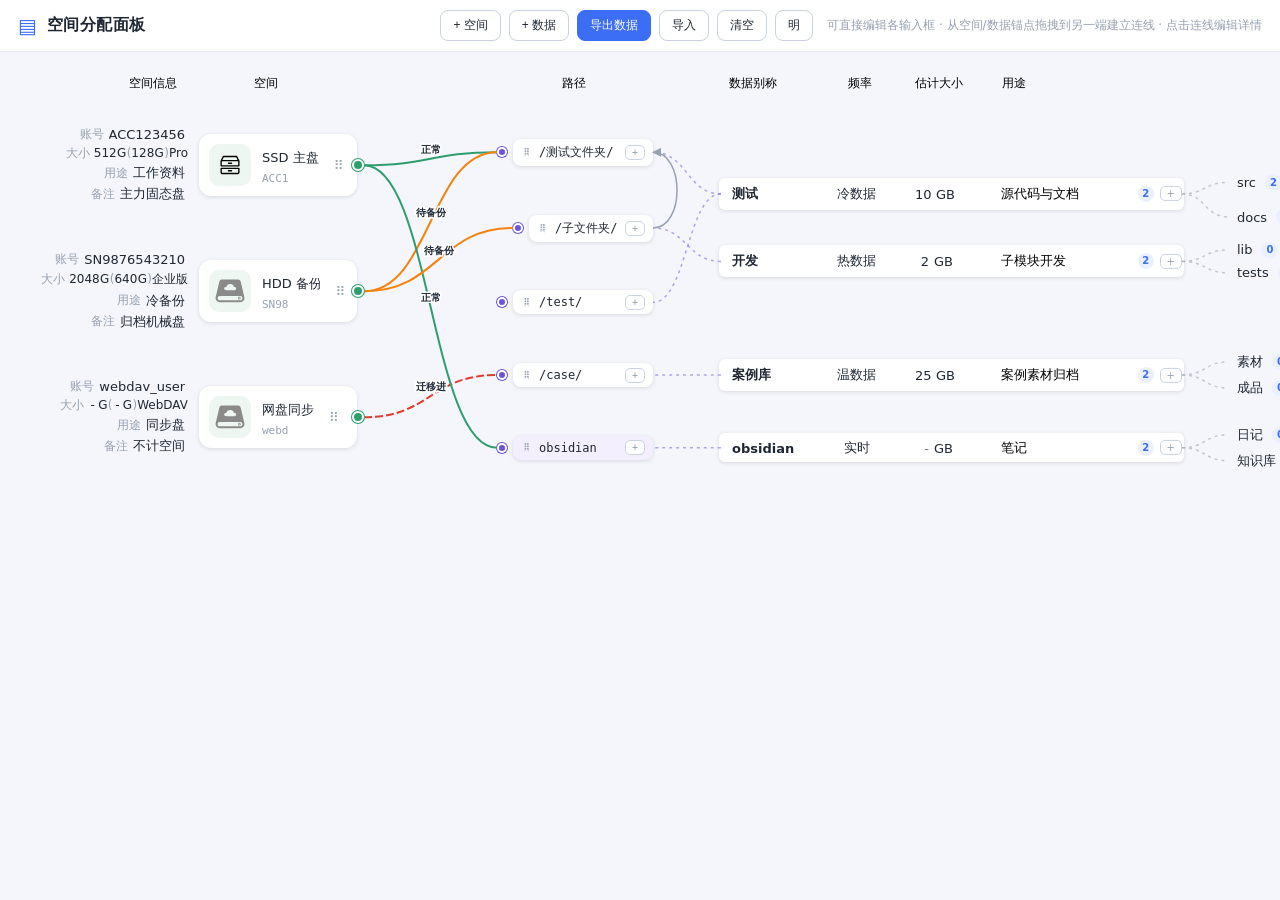
==== index.html @ 102aed98 "fix(style): 修复textarea自适应宽度的错误;" ====
<!DOCTYPE html>
<html lang="zh-CN">
<head>
  <meta charset="UTF-8" />
  <meta name="viewport" content="width=device-width, initial-scale=1.0" />
  <title>空间分配面板</title>
  <link rel="stylesheet" href="css/base.css?v=121" />
  <link rel="stylesheet" href="css/layout.css?v=119" />
  <link rel="stylesheet" href="css/space.css?v=119" />
  <link rel="stylesheet" href="css/lanes.css?v=127" />
  <link rel="stylesheet" href="css/data.css?v=121" />
  <link rel="stylesheet" href="css/connections.css?v=119" />
  <link rel="stylesheet" href="css/overlays.css?v=120" />
</head>
<body>
  <header class="topbar">
    <div class="title">
      <span class="logo">▤</span>
      <h1>空间分配面板</h1>
    </div>
    <div class="toolbar">
      <button id="btn-add-space" class="btn">+ 空间</button>
      <button id="btn-add-data" class="btn">+ 数据</button>
      <button id="btn-export" class="btn btn-primary">导出数据</button>
      <button id="btn-import" class="btn">导入</button>
      <button id="btn-clear" class="btn">清空</button>
      <input type="file" id="file-import" accept="application/json" hidden />
      <button id="btn-theme" class="btn" title="切换明/暗主题">明</button>
      <span class="hint">可直接编辑各输入框 · 从空间/数据锚点拖拽到另一端建立连线 · 点击连线编辑详情</span>
    </div>
  </header>

  <main class="panel-scroll">
    <div class="panel" id="panel">
    <svg class="link-layer" id="link-layer" xmlns="http://www.w3.org/2000/svg"></svg>

    <section class="group group-left">
      <div class="group-body" id="left-body"></div>
    </section>

    <section class="group group-right">
      <div class="group-body" id="right-body"></div>
    </section>
  </div>
  </main>

  <script src="js/state.js?v=120"></script>
  <script src="js/utils.js?v=125"></script>
  <script src="js/render.js?v=137"></script>
  <script src="js/connections.js?v=123"></script>
  <script src="js/data-ops.js?v=126"></script>
  <script src="js/events.js?v=139"></script>
  <script src="js/main.js?v=120"></script>
</body>
</html>
---- css/base.css ----
:root {
  --bg: #f4f6fb;
  --panel-bg: #ffffff;
  --ink: #1f2733;
  --ink-soft: #5b6675;
  --ink-faint: #97a1b0;
  --line: #e3e8f0;
  --line-strong: #c9d2e0;
  --brand: #3b6ef5;
  --brand-soft: #eaf0ff;
  --space: #2f9e6f;
  --data: #6b54d6;
  --normal: #2f9e6f;
  --pending: #f5820a;
  --move-out: #9aa4b2;
  --move-in: #e23b2e;
  --shadow: 0 2px 10px rgba(28, 40, 70, .08);
  --shadow-lg: 0 8px 30px rgba(28, 40, 70, .18);
  --radius: 12px;
}

* { box-sizing: border-box; }

html, body {
  margin: 0;
  height: 100%;
  background: var(--bg);
  color: var(--ink);
  font-family: "Segoe UI", "PingFang SC", "Microsoft YaHei", system-ui, sans-serif;
  font-size: 13px;
}
body { display: flex; flex-direction: column; }

/* ---------- 顶栏 ---------- */
.topbar {
  display: flex;
  align-items: center;
  justify-content: space-between;
  padding: 10px 18px;
  background: var(--panel-bg);
  border-bottom: 1px solid var(--line);
  flex-wrap: wrap;
  gap: 8px;
}
.title { display: flex; align-items: center; gap: 10px; }
.title .logo { color: var(--brand); font-size: 20px; }
.title h1 { font-size: 16px; margin: 0; letter-spacing: .5px; }
.toolbar { display: flex; align-items: center; gap: 8px; flex-wrap: wrap; }
.hint { color: var(--ink-faint); font-size: 12px; margin-left: 6px; }

.btn {
  border: 1px solid var(--line-strong);
  background: #fff;
  color: var(--ink);
  padding: 6px 12px;
  border-radius: 8px;
  cursor: pointer;
  font-size: 12px;
  transition: .15s;
}
.btn:hover { border-color: var(--brand); color: var(--brand); }
.btn-primary { background: var(--brand); border-color: var(--brand); color: #fff; }
.btn-primary:hover { background: #2f5fe0; color: #fff; }
.btn-danger { color: var(--move-out); border-color: #fb4838; }
.btn-danger:hover { background: var(--move-out); color: #fff; border-color: var(--move-out); }

/* ============================================================
 * 暗色主题（在 <html> 上加 .dark：变量需挂在 html 上，
 * 否则 html 自身背景仍走浅色变量）
 * ============================================================ */
html.dark {
  --bg: #15181e;
  --panel-bg: #1d212a;
  --ink: #e6e9ef;
  --ink-soft: #aab2c0;
  --ink-faint: #707888;
  --line: #2a2f3a;
  --line-strong: #3a4150;
  --brand: #6ea0ff;
  --brand-soft: #1c2a47;
  --shadow: 0 2px 10px rgba(0, 0, 0, .45);
  --shadow-lg: 0 8px 30px rgba(0, 0, 0, .6);
}

/* 主要表面：按钮 / 卡片 / 面板 */
html.dark .btn:not(.btn-primary):not(.btn-danger) { background: #232833; }
html.dark .rec-frame { background: #20242d; }
html.dark .path-node { background: #20242d; }
html.dark .path-node.is-app,
html.dark .path-node.is-leaf { background: #2c2742; }
html.dark .path-node:hover { background: #262b36; }
html.dark .path-node .path-input:focus,
html.dark .path-node.is-leaf .path-input:focus { background: #2a2f3a; border-color: var(--brand); }
html.dark .alias-node .inline-edit:focus { background: #2a2f3a; }
html.dark .space-node { background: #20242d; }
html.dark .space-node:hover { background: #20242d; }
html.dark .space-icon { background: #2a2f3a; }

/* 数据单元格 / 增删小按钮 */
html.dark .data-cell:hover { background: #242a34; }
html.dark .data-del { background: #2a2f3a; }
html.dark .path-add-sib,
html.dark .rec-add-sib,
html.dark .path-app-btn { background: #2a2f3a; color: var(--ink-soft); }
html.dark .path-add-sib:hover,
html.dark .rec-add-sib:hover { background: var(--brand-soft); color: var(--brand); }
html.dark .path-add-sub:hover,
html.dark .path-add:hover { background: #2c3340; }
html.dark .reorder-ghost { background: #2a2f3a; }

/* 浮层：右键菜单 / 图标菜单 / 下拉 / 连线编辑 */
html.dark .ctx-menu { background: #232833; }
html.dark .ctx-item:hover { background: #2c3340; }
html.dark .ctx-item.active { background: #1c2a47; }
html.dark .ctx-item.danger:hover,
html.dark .ctx-item.armed { background: #3a2326; }
html.dark .icon-cell:hover { background: #2c3340; }
html.dark .icon-cell.active { background: #1c2a47; }
html.dark .icon-add:hover { background: #1c2a47; }
html.dark .dd { background: #232833; }
html.dark .conn-editor { background: #232833; }
html.dark .conn-editor .ce-row select,
html.dark .conn-editor .ce-row input { background: #2a2f3a; }

/* 写死的黑色列头文字 → 暗色 */
html.dark .col-head-cell { color: var(--ink-soft); }

/* 白色描边 / 连线标签在暗色下改为暗色 */
html.dark .data-anchor { border-color: var(--panel-bg); }
html.dark .space-anchor { border-color: var(--panel-bg); }
html.dark .link-label { fill: var(--ink); stroke: var(--bg); }

/* 列头文字（写死 black）→ 暗色 */
html.dark .lane-head { color: var(--ink-soft); }

/* 输入框 / 多行文本 通用白底 → 暗色 */
html.dark input.inline-edit,
html.dark textarea.inline-edit { background: #20242d; color: var(--ink); }
html.dark .path-tools { background: #232833; }
html.dark .path-parent-sel { background: #2a2f3a; color: var(--ink); }
---- css/layout.css ----
/* ---------- 面板 ---------- */
.panel-scroll {
  flex: 1 1 auto;
  overflow: auto;
  min-height: 0;
}
.panel {
  position: relative;
  display: flex;
  gap: 0;
  padding: 18px;
  width: max-content;
  margin: 0 auto;   /* 画布窗口水平居中；内容超出视口时 auto 外边距归零并允许横向滚动 */
  align-items: flex-start;
}

.group {
  border-radius: var(--radius);
  display: flex;
  flex-direction: column;
  overflow: hidden;
}
.group-left { flex: 0 0 auto; }
.group-right { flex: 0 0 auto; margin-left: 120px; }

.group-body { display: flex; flex-direction: column; flex: 1 1 auto; }
/* 列头样式统一为右列（lane-head）风格：无背景、26px、细实线下边框、淡色文字 */
.col-head-row { display: flex; }
.col-head-cell {
  height: 26px;
  display: flex; align-items: center; justify-content: center;
  padding: 0 10px;
  font-size: 12px;
  /* color: var(--ink-faint); */
  color: black;
  white-space: nowrap;
}
/* 列头/泳道头对齐方式 */
.align-right  { text-align: right;  justify-content: flex-end; }
.align-center { text-align: center; justify-content: center; }
.align-left   { text-align: left;   justify-content: flex-start; padding-left: 8px; }

.rows {
  flex: 0 0 auto;
  display: flex;
  flex-direction: column;
  justify-content: space-around;
  gap: 14px;
  padding: 14px 12px;
}

.subcol-info { display: flex; justify-content: flex-end; align-items: center; }
.subcol-space { flex: 0 0 auto; width: max-content; }
/* 空间节点在等高的行内垂直居中，使其与“空间信息”块居中对齐 */
.cell.subcol-space { display: flex; align-items: center; }
.subcol-path { flex: 0 0 auto; width: max-content; }
.subcol-alias { flex: 0 0 auto; width: max-content; }
.subcol-freq { flex: 0 0 auto; width: max-content; }
.subcol-size { flex: 0 0 auto; width: max-content; }
.subcol-purpose { flex: 0 0 auto; width: 200px; justify-content: flex-start; }
.subcol-structure { flex: 0 0 auto; width: max-content; }

.row { display: flex; align-items: stretch; }
.row > .cell { flex: 0 0 auto; }
.row > .cell:last-child { border-right: none; }
.cell.subcol-structure { flex: 0 0 auto; }
---- css/space.css ----
/* ---------- 空间信息 ---------- */
.space-info {
  text-align: right;
  align-items: flex-end;
  display: flex;
  flex-direction: column;
  gap: 1px;
  padding: 8px 10px;
  border: 1px solid transparent;
  border-radius: 10px;
  transition: .15s;
}
.space-info:hover { background: transparent; border-color: transparent; }
.si-account { font-weight: 600; color: var(--ink); }
.si-field { display: flex; align-items: center; gap: 4px; }
.si-field .inline-edit { flex: 0 1 auto; min-width: 10px; max-width: 200px; width: auto; field-sizing: content; padding: 0; }
.si-label { flex: 0 0 auto; color: var(--ink-faint); font-size: 12px; }
.si-combo { display: inline-flex; align-items: center; gap: 0; font-size: 12px; color: var(--ink-soft); }
.si-combo .brk { color: var(--ink-faint); }
.si-combo input.si-pill { width: auto; min-width: 10px; field-sizing: content; text-align: center; padding: 1px 0; border-left: none; border-right: none; }
.si-combo input.si-unit { width: auto; min-width: 10px; field-sizing: content; text-align: center; padding: 1px 0; border-left: none; border-right: none; }
.si-purpose { color: var(--ink-soft); }
.si-remark { color: var(--ink-faint); font-size: 12px; font-style: italic; }
.si-exclude { display: flex; align-items: center; gap: 4px; font-size: 12px; color: var(--ink-soft); cursor: pointer; }
.si-exclude input { width: 14px; height: 14px; }
/* ---------- 空间节点 ---------- */
.space-node {
  width: 100%;
  display: flex;
  align-items: center;
  gap: 10px;
  padding: 10px;
  border-radius: 12px;
  background: #fff;
  box-shadow: 0 1px 4px rgba(0, 0, 0, 0.12);
  position: relative;
  transition: .15s;
  cursor: pointer;
}
.space-node:hover { background: #fff; }
.space-icon {
  width: 42px; height: 42px;
  flex: 0 0 42px;
  border-radius: 10px;
  background: #eef6f1;
  display: flex; align-items: center; justify-content: center;
  overflow: hidden;
  cursor: pointer;
  position: relative;
}
.space-icon svg { width: 30px; height: 30px; }
.space-icon img { width: 100%; height: 100%; object-fit: cover; }
.space-meta { display: flex; flex-direction: column; gap: 2px; min-width: 0; }
.space-name { font-weight: 600; }
.space-id { font-size: 11px; padding: 0 1px; color: var(--ink-faint); font-family: ui-monospace, monospace; }
.space-anchor {
  position: absolute;
  right: -7px; top: 50%;
  transform: translateY(-50%);
  width: 12px; height: 12px;
  border-radius: 50%;
  background: var(--space);
  border: 2px solid #fff;
  box-shadow: 0 0 0 1px var(--space);
  cursor: crosshair;
  z-index: 3;
}
.space-anchor:hover { transform: translateY(-50%) scale(1.3); }
---- css/lanes.css ----
/* ---------- 自由泳道图（右栏） ---------- */
.right-canvas { display: flex; align-items: flex-start; position: relative; }
.lane {
  position: relative;
  flex: 0 0 auto;
  padding: 0 6px;
}
.lane:last-child { border-right: none; }
/* 所有列自适应宽度（按内容最宽者撑开，而非固定像素）；路径列额外由 JS 预留 hover 后最宽宽度 */
.lane-path { flex: 0 0 auto; width: max-content; min-width: 0; }
.lane-alias { flex: 0 0 auto; width: max-content; margin-left: 56px; } /* 路径与数据别称之间留一列空白 */
.lane-freq { flex: 0 0 auto; width: max-content; }
.lane-size { flex: 0 0 auto; width: max-content; }
.lane-purpose { flex: 0 0 auto; width: 200px; }
.lane-structure { flex: 0 0 auto; width: max-content; }
/* 各列水平对齐（仅水平方向，不改动垂直布局） */
.subcol-info { justify-content: flex-end; }                  /* 空间信息：右对齐 */
.space-node { width: 100%; }                                 /* 空间：铺满列 */
.lane-path .path-node { width: 100%; }                       /* 路径：铺满列（含 hover 后宽度） */
.lane-alias .attr-node { text-align: left; }                 /* 数据别称：左对齐 */
/* 每条记录“数据别称/频率/估计大小/用途”四个单元格的整体外框（由 JS 在定位后绘制）：白底 + 阴影，无边框 */
.rec-frame {
  position: absolute;
  background: rgb(255, 255, 255);
  border-radius: 6px;
  box-shadow: 0 1px 4px rgba(0, 0, 0, 0.12);
  pointer-events: none;
  transition: background .15s, box-shadow .15s;
}
/* 弱化：hover 时非关联记录的白卡背景与阴影淡出，露出底色 */
.rec-frame.faded { background: transparent; box-shadow: none; }
.lane-freq .dd { justify-content: center; }                  /* 频率：水平居中 */
.lane-freq .dd .dd-val { text-align: center; }
.lane-purpose textarea.inline-edit { text-align: left; }    /* 用途：左对齐 */
/* 用途列：限宽 200px 并自动换行 */
.lane-purpose .attr-node { width: 100%; }
.lane-purpose textarea.inline-edit {
  width: 100%; max-width: none; min-height: 1.8em; resize: none;
  flex: 1 1 auto; min-width: 0; box-sizing: border-box;
  white-space: pre-wrap; overflow-wrap: anywhere; word-break: break-word;
  line-height: 1.4;
}
.lane-head {
  height: 26px; display: flex; align-items: center; justify-content: center;
  font-size: 12px; color: black;
  margin-bottom: 8px; position: relative;
}
/* 泳道头对齐（覆盖 lane-head 默认的居中，确保左/右对齐生效） */
.lane-head.align-right  { justify-content: flex-end; }
.lane-head.align-center { justify-content: center; }
.lane-head.align-left   { justify-content: flex-start; }
.path-stack { display: flex; flex-direction: column; gap: 14px; position: relative; padding-left: 18px; }
.attr-stack { position: relative; }
/* 数据排序手柄：位于路径列左侧留白处、与路径节点同高（top 由 JS 设置） */
.grip-float { position: absolute; left: 0; top: 0; }
.attr-node {
  position: absolute; left: 0; right: 0;
  transform: translateY(-50%);
}
.alias-node {
  display: flex; align-items: center; gap: 4px;
  background: transparent; border-radius: 8px;
  padding: 3px 8px;
}
.alias-node .inline-edit {
  border-color: transparent; background: transparent; padding: 1px 2px;
  font-weight: 600;
}
.alias-node .inline-edit:focus { border-color: var(--brand); background: #fff; }

/* 长按拖动排序手柄与预览 */
.grip { cursor: grab; color: var(--ink-faint); user-select: none; font-size: 13px; line-height: 1; padding: 0 2px; align-self: center; touch-action: none; }
.grip:hover { color: var(--brand); }
.grip:active { cursor: grabbing; }
.reorder-ghost { opacity: .9; background: #fff; border: 1px solid var(--brand); border-radius: 8px; box-shadow: var(--shadow-lg); }
.reordering { opacity: .3; }
/* 拖拽时的流内落点占位框：插入文档流，把后续元素挤开，清晰显示最终落点 */
.reorder-gap {
  box-sizing: border-box; width: 100%; margin: 2px 0;
  border: 2px dashed var(--brand); background: rgba(99, 102, 241, 0.14);
  border-radius: 8px; display: flex; align-items: center; justify-content: center;
  color: var(--brand); font-size: 12px; font-weight: 600; letter-spacing: .5px;
  pointer-events: none;
}
/* 被拖拽的原始元素：拖拽期间置灰，与跟随光标的浮影区分 */
.dragging-ghost { opacity: .3; }

/* 强调 / 弱化（路径节点与聚合属性节点） */
.path-node.faded, .attr-node.faded { opacity: .25; filter: saturate(.4); }
.path-node.active { outline: 2px solid var(--brand); outline-offset: 2px; }
.attr-node.active { outline: 2px solid var(--brand); outline-offset: 2px; border-radius: 8px; }

/* 泳道间“新增自定义属性”插入符：默认隐藏，hover 显示 + */
.lane-inserter {
  flex: 0 0 auto; width: 18px; align-self: stretch;
  position: relative;
  display: flex; flex-direction: column; align-items: center;
}
.inserter-head {
  height: 26px; display: flex; align-items: center; justify-content: center;
  margin-bottom: 8px;
}
.inserter-add {
  border: none; background: transparent; cursor: pointer;
  width: 18px; height: 18px; border-radius: 50%;
  font-size: 16px; line-height: 1; color: var(--brand);
  display: flex; align-items: center; justify-content: center;
  opacity: 0; transition: opacity .12s, background .12s;
}
.lane-inserter:hover .inserter-add { opacity: 1; }
.inserter-add:hover { background: rgba(99, 102, 241, .14); }
/* 用户自定义属性列 */
.lane-custom .attr-node { text-align: left; }
.custom-attr-head { width: 100%; }
.custom-attr-name {
  border-color: transparent; background: transparent; padding: 1px 4px;
  font-weight: 600; text-align: center; max-width: 160px;
}
.custom-attr-name:focus { border-color: var(--brand); background: #fff; }
/* 自定义属性列对齐（列头与值单元格统一） */
/* 列头容器跟随泳道对齐（覆盖 .lane-head 默认的居中 justify-content） */
.lane-custom.align-left .custom-attr-head { justify-content: flex-start; }
.lane-custom.align-center .custom-attr-head { justify-content: center; }
.lane-custom.align-right .custom-attr-head { justify-content: flex-end; }
/* 值单元格输入框铺满，text-align 才表示内容对齐而非占位宽度 */
.lane-custom .attr-node .inline-edit { width: 100%; box-sizing: border-box; }
.lane-custom.align-left .custom-attr-name,
.lane-custom.align-left .attr-node .inline-edit { text-align: left; }
.lane-custom.align-center .custom-attr-name,
.lane-custom.align-center .attr-node .inline-edit { text-align: center; }
.lane-custom.align-right .custom-attr-name,
.lane-custom.align-right .attr-node .inline-edit { text-align: right; }
/* 列宽调整控件：位于 + 号下方，按住左右拖动调整其左侧列宽（光标为水平调整） */
.inserter-resize {
  position: absolute; left: 0; right: 0; top: 34px; bottom: 0;
  cursor: col-resize; z-index: 6;
}
.inserter-resize::before {
  content: ''; position: absolute; left: 50%; top: 50%; transform: translate(-50%, -50%);
  width: 3px; height: 30px; border-radius: 3px;
  background: var(--brand); opacity: 0; transition: opacity .1s;
}
.inserter-resize:hover::before, .inserter-resize.dragging::before { opacity: .6; }
/* 仅含宽度控件的插入符（如 用途↔结构 之间）：无 +，拖拽区从顶部开始 */
.lane-inserter.resize-only .inserter-resize { top: 0; }
---- css/data.css ----
/* ---------- 数据行 ---------- */
.data-cell {
  min-height: 64px;
  display: flex;
  flex-direction: column;
  justify-content: center;
  gap: 6px;
  padding: 6px 8px;
  border: 1px solid transparent;
  border-radius: 10px;
  position: relative;
  transition: .15s;
}
.data-cell:hover { border-color: var(--line); background: #fcfdff; }
.data-anchor {
  position: absolute;
  left: 14px; top: 50%;
  transform: translateY(-50%);
  width: 12px; height: 12px;
  border-radius: 50%;
  background: var(--data);
  border: 2px solid #fff;
  box-shadow: 0 0 0 1px var(--data);
  cursor: crosshair;
  z-index: 3;
}
.data-anchor:hover { transform: translateY(-50%) scale(1.3); }

.cell-text { color: var(--ink); line-height: 1.5; }
.cell-faint { color: var(--ink-faint); }

.path-wrap {
  display: flex;
  flex-direction: column;
  gap: 4px;
}
.path-list {
  position: relative;
  display: flex;
  flex-direction: column;
  gap: 8px;
  padding-left: 14px;
}
.data-tools {
  display: inline-flex;
  align-items: center;
  flex-wrap: wrap;
  gap: 6px;
  margin-left: 14px;
}
.data-del {
  cursor: pointer;
  color: var(--move-out);
  font-size: 11px;
}
.data-del:hover { text-decoration: underline; }
.path-node {
  position: relative;
  display: flex;
  align-items: center;
  gap: 4px;
  padding: 3px 8px;
  border-radius: 8px;
  background: #fff;
  box-shadow: 0 1px 4px rgba(0, 0, 0, 0.12);
  font-family: ui-monospace, "Cascadia Code", monospace;
  font-size: 12px;
  cursor: default;
  transition: .15s;
}
.path-node .path-input {
  flex: 0 1 auto;
  min-width: 18px;
  width: auto;
  border-color: transparent;
  background: transparent;
  padding: 1px 2px;
  font: inherit;
}
.path-node .path-input:focus { border-color: var(--brand); background: #fff; }
.path-node.is-app { background: #f3effe; }
/* 叶子路径（无斜杠）：obsidian 式背景，与 is-app 同为 #f3effe */
.path-node.is-leaf { background: #f3effe; }
.path-node.is-leaf .path-input:focus { background: #fff; border-color: var(--brand); }
.path-node.is-sub { margin-left: 16px; width: calc(100% - 16px); }  /* 缩进仅发生在左侧，右缘与父节点对齐 */
.path-prefix { display: none; color: var(--ink-faint); margin-right: 1px; font: inherit; }
.path-node.is-sub:hover .path-prefix { display: inline; }
/* 进入编辑态（editing）：输入框已切换为完整路径，隐藏父级前缀，避免重复显示 */
.path-node.editing .path-prefix { display: none !important; }
.path-node:hover { background: #f6f8ff; }
.path-anchor {
  position: absolute; left: -16px; top: 50%; transform: translateY(-50%);
  width: 10px; height: 10px; border-radius: 50%;
  background: var(--data); border: 2px solid #fff; box-shadow: 0 0 0 1px var(--data);
  cursor: crosshair; flex: 0 0 auto;
}
.path-anchor:hover { transform: translateY(-50%) scale(1.3); }
.path-add-sib {
  margin-left: auto;
  font-size: 10px; padding: 1px 6px; border-radius: 5px;
  border: 1px solid var(--line-strong); background: #fff; color: var(--ink-faint); cursor: pointer;
}
.path-add-sib:hover { background: var(--brand-soft); color: var(--brand); }
/* 用途列：保留基础 .attr-node 的绝对定位（JS 垂直居中），改为 left:0 + right:0 使其横向撑满整列，
   以便列宽可拖拽调整。子级数量徽标与“+”为普通 flex 子项（flex:0 0 auto）排在 textarea 右侧，
   textarea 以 flex:1 填满剩余宽度，列变宽时用途内容同步变宽。 */
.lane-purpose .attr-node { display: flex; align-items: center; gap: 6px; width: auto; left: 0; right: 0; }
.rec-add-sib {
  font-size: 10px; padding: 1px 6px; border-radius: 5px;
  border: 1px solid var(--line-strong); background: #fff; color: var(--ink-faint); cursor: pointer;
  flex: 0 0 auto;
}
.rec-add-sib:hover { background: var(--brand-soft); color: var(--brand); }
.row-del {
  position: absolute; top: 2px; right: 4px;
  cursor: pointer; color: var(--move-out); font-size: 12px; line-height: 1;
  opacity: 0; transition: .12s; z-index: 4;
}
.data-cell:hover .row-del { opacity: 1; }

/* 路径节点悬浮工具条：删除 / APP / 设为子文件夹 */
.path-tools {
  position: absolute;
  top: -12px; left: calc(100% + 6px);
  display: inline-flex;
  align-items: center;
  gap: 4px;
  background: #fff;
  border: 1px solid var(--line-strong);
  border-radius: 8px;
  padding: 2px 5px;
  box-shadow: var(--shadow);
  opacity: 0;
  pointer-events: none;
  transition: .12s;
  z-index: 6;
}
.path-node:hover .path-tools { opacity: 1; pointer-events: auto; }
.path-del {
  cursor: pointer;
  color: var(--move-out);
  font-size: 13px; line-height: 1;
}
.path-app-btn {
  font-size: 10px; padding: 1px 6px; border-radius: 5px;
  border: 1px solid var(--line-strong); background: #fff; color: var(--ink-faint); cursor: pointer;
}
.path-app-btn.on { background: var(--data); color: #fff; border-color: var(--data); }
.path-parent-sel {
  font-size: 10px; max-width: 96px;
  border: 1px solid var(--line-strong); border-radius: 5px; background: #fff; color: var(--ink);
}
.path-add-sub {
  font-size: 10px; padding: 1px 6px; border-radius: 5px;
  border: 1px solid #b9cdf7; background: var(--brand-soft); color: var(--brand); cursor: pointer;
}
.path-add-sub:hover { background: #dfe8ff; }
.path-add {
  align-self: flex-start;
  margin-top: 2px;
  font-size: 11px;
  color: var(--brand);
  background: var(--brand-soft);
  border: 1px dashed #b9cdf7;
  border-radius: 6px;
  padding: 1px 8px;
  cursor: pointer;
}
.path-add:hover { background: #dfe8ff; }

/* size cell */
.size-row { display: flex; align-items: center; gap: 1px; }
.size-row input { width: 56px; text-align: right; }
.size-row select { width: 56px; }
.size-row .dd-unit { width: 30px; }

/* ---------- 结构树 ---------- */
.struct-tree { display: flex; align-items: center; }
.struct-node {
  display: flex; align-items: center; gap: 6px;
  padding: 0 8px;
  border-radius: 8px;
  background: transparent;
  white-space: nowrap;
  position: relative;
}
/* 结构列：仅渲染“用途”根下的二级子节点（根是用途列里的用途 attr-node） */
.struct-tree .toggle {
  cursor: pointer; width: 14px; height: 14px;
  border-radius: 4px; border: 1px solid var(--line-strong);
  display: inline-flex; align-items: center; justify-content: center;
  font-size: 10px; color: var(--ink-soft); background: #f7f9fd;
}
.struct-tree .node-add {
  cursor: pointer; color: var(--brand); font-weight: 700;
  width: 14px; text-align: center;
}
/* 直接子级数量：小圆形徽标 */
.child-count {
  display: inline-flex; align-items: center; justify-content: center;
  min-width: 16px; height: 16px; padding: 0 5px;
  border-radius: 999px;
  background: var(--brand-soft, #e8f1ff); color: var(--brand, #0a84ff);
  font-size: 10px; font-weight: 700; line-height: 1;
  user-select: none;
}
/* 可单击折叠/展开的数字徽标（有子级时） */
.child-count[data-action="toggle"] { cursor: pointer; }
.child-count[data-action="toggle"]:hover { background: var(--brand, #0a84ff); color: #fff; }
.struct-children {
  display: flex; flex-direction: column; gap: 2px;
  margin-left: 16px;
}
.struct-children.collapsed { display: none; }

/* ---------- 编辑态 ---------- */
input.inline-edit, select.inline-edit {
  font: inherit;
  border: 1px solid var(--brand);
  border-radius: 6px;
  padding: 2px 0;
  outline: none;
  width: auto;
  min-width: 18px;
  max-width: 240px;
  field-sizing: content;
  background: #fff;
  color: var(--ink);
}
textarea.inline-edit {
  font: inherit; border: 1px solid var(--brand); border-radius: 6px;
  padding: 2px 6px; outline: none; width: auto; max-width: 320px; min-width: 120px;
  field-sizing: content; resize: vertical;
}

/* 只读/禁用（默认）：输入框呈纯文本外观；可编辑（双击后）显示边框 */
.inline-edit[readonly], .inline-edit:disabled {
  border-color: transparent;
  background: transparent;
  cursor: default;
  -webkit-appearance: none;
  appearance: none;
  padding-right: 2px;
}
.inline-edit[readonly]:focus, .inline-edit:disabled:focus { outline: none; box-shadow: none; }
.inline-edit:disabled { color: var(--ink); opacity: 1; }
.inline-edit:not([readonly]):not(:disabled) { cursor: text; }
---- css/connections.css ----
/* ---------- 连线层 ---------- */
.link-layer {
  position: absolute;
  inset: 0;
  width: 100%;
  height: 100%;
  pointer-events: none;
  z-index: 2;
  overflow: visible;
}
.link {
  fill: none;
  stroke-width: 2;
  pointer-events: stroke;
  cursor: pointer;
  transition: stroke-width .12s;
}
.link:hover { stroke-width: 4; }
.link-normal { stroke: var(--normal); }                 /* 正常：绿色实线 */
.link-pending { stroke: var(--pending); }                 /* 待备份：橙色实线 */
.link-move-out { stroke: var(--move-out); stroke-dasharray: 2 4; }  /* 迁移出：灰色虚线 */
.link-move-in { stroke: var(--move-in); stroke-dasharray: 8 3; }    /* 迁移进：红色虚线 */
.link-temp { stroke: var(--brand); stroke-dasharray: 5 4; opacity: .8; }
.link-sub {
  stroke: var(--ink-faint);
  stroke-width: 1.5;
  fill: none;
  pointer-events: none;
}
/* 子→父连线箭头，颜色与连线一致 */
#arrow-sub path { fill: var(--ink-faint); }
.link-alias {
  fill: none;
  stroke: var(--data);
  stroke-width: 1.5;
  stroke-dasharray: 3 3;
  opacity: .55;
  pointer-events: none;
}
/* 数据 → 多条路径：连线形式（别名列扇出） */
.link-fan {
  fill: none;
  stroke: var(--data);
  stroke-width: 1.5;
  stroke-dasharray: 3 4;
  opacity: .5;
  pointer-events: none;
  transition: stroke-width .12s, opacity .12s;
}
/* 结构树：上下级节点之间的曲线连接 */
.link-struct {
  fill: none;
  stroke: var(--ink-faint);
  stroke-width: 1.5;
  stroke-dasharray: 3 4;
  opacity: .55;
  pointer-events: none;
}
/* 扇出连线分组：hover 时加粗高亮，提示可右击删除关联 */
.fan-group { cursor: pointer; }
.fan-group:hover .link-fan,
.fan-group.hover .link-fan { stroke-width: 3; opacity: 1; }
.link-label {
  font-size: 10px;
  fill: #1f2937;
  font-weight: 600;
  paint-order: stroke;
  stroke: #fff;
  stroke-width: 3px;
  pointer-events: none;
}
.link-label-bg { pointer-events: none; }
.link-hit { stroke: transparent; stroke-width: 14; fill: none; pointer-events: stroke; cursor: pointer; }
---- css/overlays.css ----
/* ---------- 强调 / 弱化 ---------- */
.row.faded { opacity: .25; filter: saturate(.4); }
.row.active { outline: 2px solid var(--brand); outline-offset: 2px; border-radius: 10px; }
.space-node.active { border-color: var(--brand); }
.data-cell.active { border-color: var(--brand); }

/* ---------- 图标选择浮层 ---------- */
/* 右击上下文菜单 */
.ctx-menu {
  position: fixed; z-index: 220; min-width: 120px;
  background: #fff; border: 1px solid var(--line-strong); border-radius: 8px;
  box-shadow: var(--shadow-lg); padding: 4px; font-size: 13px;
}
.ctx-item { padding: 6px 12px; border-radius: 6px; cursor: pointer; }
.ctx-item:hover { background: #f1f3f9; }
.ctx-item.active { background: #eef2ff; color: var(--brand); font-weight: 600; }
.ctx-item.danger { color: red; }
.ctx-item.danger:hover { background: #fdecec; }
.ctx-item.armed { background: #fdecec; font-weight: 700; }   /* 删除二次确认态 */

/* 空间图标选择网格 */
.icon-menu { padding: 10px; min-width: 0; }
.icon-grid {
  display: grid; grid-template-columns: repeat(3, 40px); gap: 6px;
  max-height: 92px; overflow-y: auto;   /* 最多 6 格（2 行），超出滚动切换 */
}
.icon-cell {
  width: 40px; height: 40px; display: flex; align-items: center; justify-content: center;
  border-radius: 8px; cursor: pointer; border: 1px solid transparent;
}
.icon-cell:hover { background: #f1f3f9; }
.icon-cell.active { border-color: var(--brand); background: #eef2ff; }
.icon-cell svg, .icon-cell img { width: 28px; height: 28px; }
.icon-add {
  margin-top: 8px; padding: 6px; text-align: center;
  border: 1px dashed var(--line-strong); border-radius: 8px;
  cursor: pointer; font-size: 12px; color: var(--brand); user-select: none;
}
.icon-add:hover { background: #eef2ff; }

/* 内部轻提示（复制等） */
.app-toast {
  position: fixed; left: 50%; bottom: 32px; transform: translateX(-50%) translateY(10px);
  background: rgba(30, 34, 45, .92); color: #fff; padding: 8px 14px; border-radius: 8px;
  font-size: 13px; z-index: 300; opacity: 0; pointer-events: none; max-width: 80vw;
  white-space: nowrap; overflow: hidden; text-overflow: ellipsis;
  transition: opacity .2s, transform .2s;
}
.app-toast.show { opacity: 1; transform: translateX(-50%) translateY(0); }

/* 自定义下拉（频率 / 单位）：默认呈纯文本，hover 显示下拉箭头，双击弹出菜单 */
.dd {
  display: flex; align-items: center; justify-content: space-between;
  width: 100%; padding: 2px 0; border: 1px solid transparent; border-radius: 6px;
  cursor: default; user-select: none; font: inherit; color: var(--ink);
}
.dd .dd-val { overflow: hidden; text-overflow: ellipsis; white-space: nowrap; }
.dd::after { content: '▾'; color: var(--ink-faint); font-size: 10px; opacity: 0; margin-left: 1px; flex: none; }
.dd:hover::after { opacity: 1; }
.dd-unit { width: auto; min-width: 0; justify-content: flex-start; }

/* ---------- 弹窗 ---------- */
.modal-mask {
  position: fixed; inset: 0;
  background: rgba(20,28,45,.4);
  display: flex; align-items: center; justify-content: center;
  z-index: 50;
}
.modal-mask[hidden] { display: none; }
.modal {
  width: 380px;
  background: #fff;
  border-radius: 14px;
  box-shadow: var(--shadow-lg);
  overflow: hidden;
}
.modal-head {
  display: flex; justify-content: space-between; align-items: center;
  padding: 12px 16px; border-bottom: 1px solid var(--line);
  font-weight: 600;
}
.modal-close { border: none; background: none; font-size: 20px; cursor: pointer; color: var(--ink-faint); }
.modal-body { padding: 14px 16px; display: grid; grid-template-columns: 1fr 1fr; gap: 10px 12px; }
.modal-foot { padding: 12px 16px; border-top: 1px solid var(--line); display: flex; justify-content: space-between; }
.field { display: flex; flex-direction: column; gap: 3px; }
.field.full { grid-column: 1 / -1; }
.field label { font-size: 11px; color: var(--ink-faint); }
.field input, .field select {
  font: inherit; padding: 5px 8px; border: 1px solid var(--line-strong);
  border-radius: 7px; outline: none;
}
.field input:focus, .field select:focus { border-color: var(--brand); }

/* 子文件夹完整路径提示 */
.path-tip {
  position: fixed;
  z-index: 60;
  background: #1f2733;
  color: #fff;
  padding: 4px 8px;
  border-radius: 6px;
  font-size: 11px;
  font-family: ui-monospace, monospace;
  pointer-events: none;
  white-space: pre-line;
  box-shadow: var(--shadow-lg);
}

/* 连线编辑面板：hover 连线时浮出，置于连线最高点上方/最低点下方 20px */
.conn-editor {
  position: fixed;
  z-index: 70;
  background: #fff;
  color: var(--ink);
  border: 1px solid var(--brand);
  border-radius: 10px;
  padding: 8px 10px;
  box-shadow: var(--shadow-lg);
  font-size: 12px;
  width: 240px;
  pointer-events: auto;
}
.conn-editor .ce-head {
  font-weight: 600;
  color: var(--ink-soft);
  margin-bottom: 6px;
  padding-bottom: 4px;
  border-bottom: 1px solid var(--line);
}
.conn-editor .ce-row { display: flex; align-items: center; gap: 8px; margin: 4px 0; }
.conn-editor .ce-row label { flex: 0 0 72px; color: var(--ink-faint); }
.conn-editor .ce-row select,
.conn-editor .ce-row input {
  flex: 1 1 auto; width: auto; min-width: 18px; font: inherit;
  border: 1px solid var(--line-strong); border-radius: 6px; padding: 2px 6px;
  outline: none; background: #fff; color: var(--ink);
}
.conn-editor .ce-row select:focus,
.conn-editor .ce-row input:focus { border-color: var(--brand); }
/* hover 时隐藏默认状态文字，避免与面板重复 */
.conn.open .link-label { display: none; }
/* 当前连线加粗 */
.conn.active .link { stroke-width: 2.6; }
.conn.active .link { stroke-width: 2.6; }
/* 强调时，非直接连线弱化 */
.conn.faded { opacity: .2; filter: saturate(.4); }
.conn.faded .link { stroke: var(--ink-faint); }
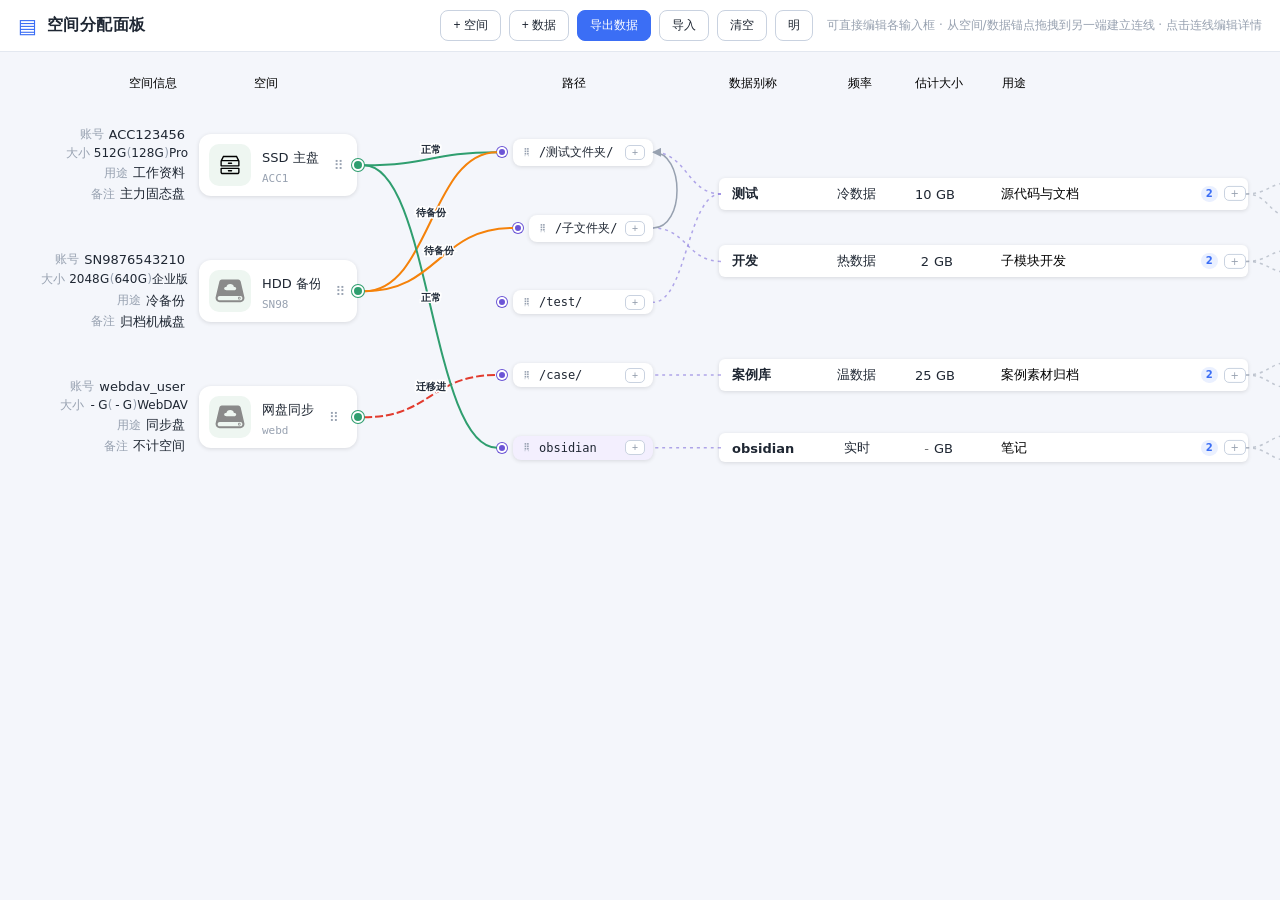
==== commit 3db21f09: "fix: 修复列宽调整错误的问题; fix: 修复频率下拉框无法选择的问题; fix: 修复自定义属性值右键菜单错误的问题; fix: 修复垂直布局间距错误的问题;" ====
--- a/index.html
+++ b/index.html
@@ -46,10 +46,10 @@
 
   <script src="js/state.js?v=120"></script>
   <script src="js/utils.js?v=125"></script>
-  <script src="js/render.js?v=137"></script>
+  <script src="js/render.js?v=145"></script>
   <script src="js/connections.js?v=123"></script>
   <script src="js/data-ops.js?v=126"></script>
-  <script src="js/events.js?v=139"></script>
+  <script src="js/events.js?v=143"></script>
   <script src="js/main.js?v=120"></script>
 </body>
 </html>
--- a/css/lanes.css
+++ b/css/lanes.css
@@ -11,7 +11,7 @@
 .lane-alias { flex: 0 0 auto; width: max-content; margin-left: 56px; } /* 路径与数据别称之间留一列空白 */
 .lane-freq { flex: 0 0 auto; width: max-content; }
 .lane-size { flex: 0 0 auto; width: max-content; }
-.lane-purpose { flex: 0 0 auto; width: 200px; }
+.lane-purpose { flex: 0 0 auto; width: max-content; }   /* 列宽贴合内容：textarea(200) + 两个徽标 + gap + 列内 padding，不写死 200 以免裁掉徽标 */
 .lane-structure { flex: 0 0 auto; width: max-content; }
 /* 各列水平对齐（仅水平方向，不改动垂直布局） */
 .subcol-info { justify-content: flex-end; }                  /* 空间信息：右对齐 */
@@ -35,8 +35,8 @@
 /* 用途列：限宽 200px 并自动换行 */
 .lane-purpose .attr-node { width: 100%; }
 .lane-purpose textarea.inline-edit {
-  width: 100%; max-width: none; min-height: 1.8em; resize: none;
-  flex: 1 1 auto; min-width: 0; box-sizing: border-box;
+  flex: 1 1 200px; width: auto; min-width: 0; max-width: none;   /* 填满列（默认基宽 200px），拖拽调列宽时跟随伸缩 */
+  min-height: 1.8em; resize: none; box-sizing: border-box; field-sizing: content;  /* 高度随内容自动增长（不再钉死成默认 ~2 行）；宽度由 flex 基宽 200px 控制，不横向自适应 */
   white-space: pre-wrap; overflow-wrap: anywhere; word-break: break-word;
   line-height: 1.4;
 }
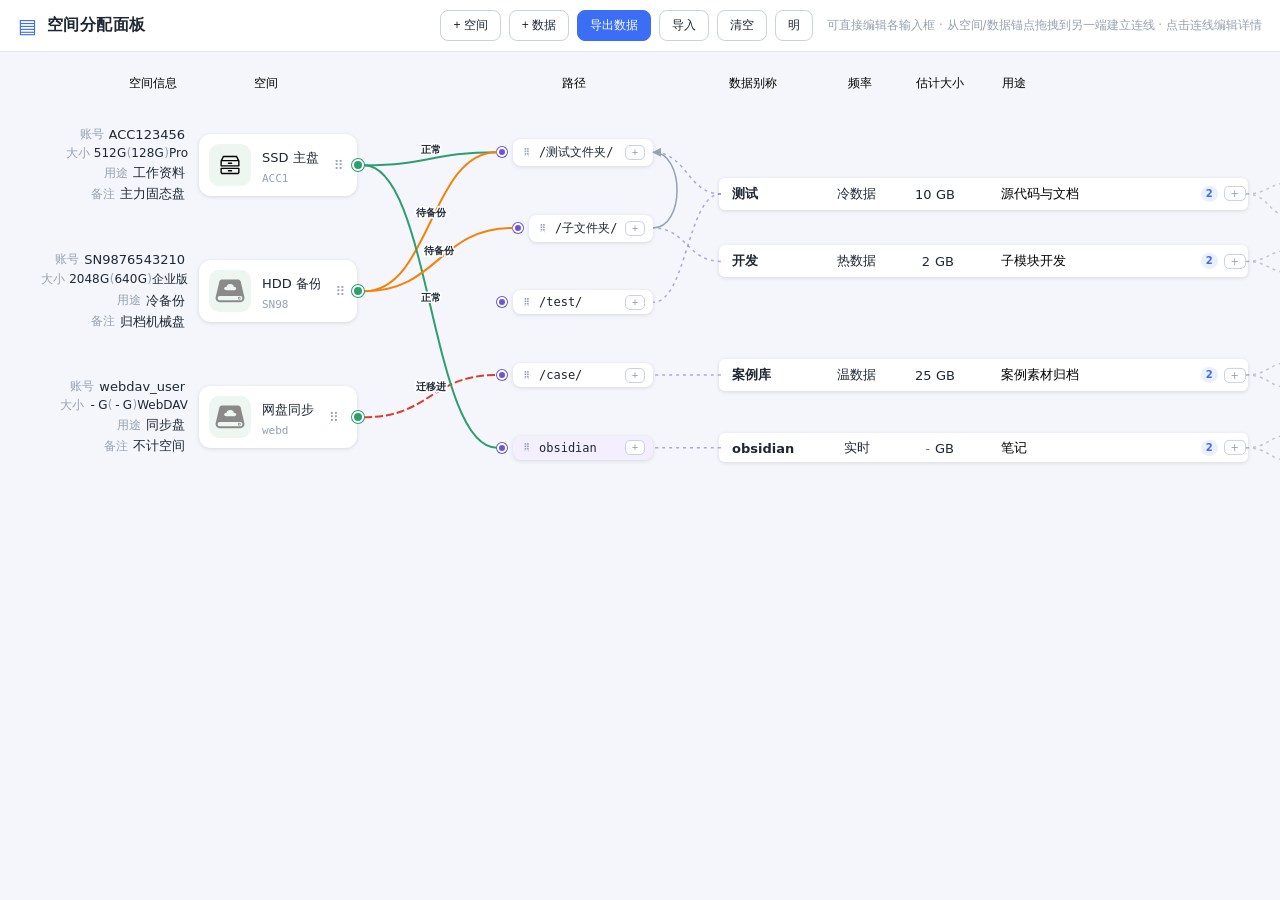
==== commit c09a05ba: "style: 估计大小设置为右对齐，方便比较;" ====
--- a/index.html
+++ b/index.html
@@ -46,7 +46,7 @@
 
   <script src="js/state.js?v=120"></script>
   <script src="js/utils.js?v=125"></script>
-  <script src="js/render.js?v=145"></script>
+  <script src="js/render.js?v=146"></script>
   <script src="js/connections.js?v=123"></script>
   <script src="js/data-ops.js?v=126"></script>
   <script src="js/events.js?v=143"></script>
--- a/css/lanes.css
+++ b/css/lanes.css
@@ -32,6 +32,8 @@
 .lane-freq .dd { justify-content: center; }                  /* 频率：水平居中 */
 .lane-freq .dd .dd-val { text-align: center; }
 .lane-purpose textarea.inline-edit { text-align: left; }    /* 用途：左对齐 */
+.lane-size .attr-node { text-align: right; }                  /* 估计大小：右对齐 */
+.lane-size .size-row { justify-content: flex-end; }           /* 数值+单位整体靠右（列被拉宽时仍右对齐） */
 /* 用途列：限宽 200px 并自动换行 */
 .lane-purpose .attr-node { width: 100%; }
 .lane-purpose textarea.inline-edit {
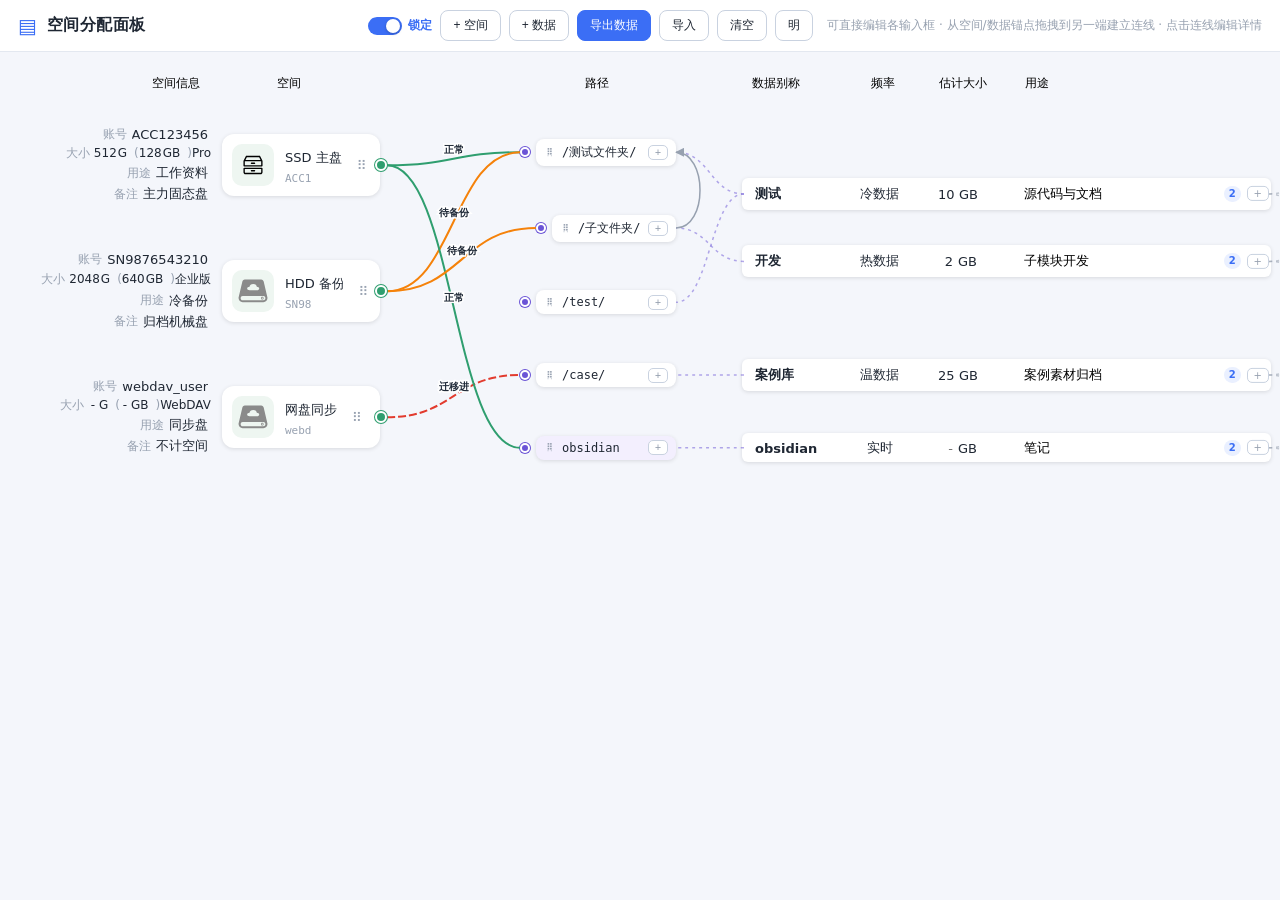
==== commit 0f3d5624: "feat: 新增解锁模式，解锁时编辑更方便; feat: 将空间信息中”大小“的单位改为下拉框选项; fix: 修复空间信息中”大小“的单位被限制的问题; fix: 修复”路径“单击前缀时没有复制的问" ====
--- a/index.html
+++ b/index.html
@@ -19,6 +19,11 @@
       <h1>空间分配面板</h1>
     </div>
     <div class="toolbar">
+      <label class="lock-switch" id="lock-switch" title="锁定：双击编辑 / 单击复制　·　解锁：单击编辑 / 不复制">
+        <input type="checkbox" id="btn-lock" checked />
+        <span class="lock-track"><span class="lock-thumb"></span></span>
+        <span class="lock-label" id="lock-label">锁定</span>
+      </label>
       <button id="btn-add-space" class="btn">+ 空间</button>
       <button id="btn-add-data" class="btn">+ 数据</button>
       <button id="btn-export" class="btn btn-primary">导出数据</button>
@@ -46,10 +51,10 @@
 
   <script src="js/state.js?v=120"></script>
   <script src="js/utils.js?v=125"></script>
-  <script src="js/render.js?v=146"></script>
+  <script src="js/render.js?v=147"></script>
   <script src="js/connections.js?v=123"></script>
-  <script src="js/data-ops.js?v=126"></script>
-  <script src="js/events.js?v=143"></script>
+  <script src="js/data-ops.js?v=127"></script>
+  <script src="js/events.js?v=144"></script>
   <script src="js/main.js?v=120"></script>
 </body>
 </html>
--- a/css/base.css
+++ b/css/base.css
@@ -63,6 +63,17 @@
 .btn-primary:hover { background: #2f5fe0; color: #fff; }
 .btn-danger { color: var(--move-out); border-color: #fb4838; }
 .btn-danger:hover { background: var(--move-out); color: #fff; border-color: var(--move-out); }
+
+/* ---------- 锁定开关 ---------- */
+.lock-switch { display: inline-flex; align-items: center; gap: 6px; cursor: pointer; user-select: none; font-size: 12px; color: var(--ink-soft); }
+.lock-switch input { display: none; }
+.lock-track { position: relative; width: 34px; height: 18px; border-radius: 999px; background: var(--line-strong); transition: background .15s; flex: none; }
+.lock-thumb { position: absolute; top: 2px; left: 2px; width: 14px; height: 14px; border-radius: 50%; background: #fff; box-shadow: 0 1px 3px rgba(0,0,0,.25); transition: left .15s; }
+.lock-switch input:checked + .lock-track { background: var(--brand); }
+.lock-switch input:checked + .lock-track .lock-thumb { left: 18px; }
+.lock-label { min-width: 24px; }
+.lock-switch input:checked ~ .lock-label { color: var(--brand); font-weight: 600; }
+html.dark .lock-thumb { background: #e6eaf2; }
 
 /* ============================================================
  * 暗色主题（在 <html> 上加 .dark：变量需挂在 html 上，
--- a/css/space.css
+++ b/css/space.css
@@ -19,6 +19,7 @@
 .si-combo .brk { color: var(--ink-faint); }
 .si-combo input.si-pill { width: auto; min-width: 10px; field-sizing: content; text-align: center; padding: 1px 0; border-left: none; border-right: none; }
 .si-combo input.si-unit { width: auto; min-width: 10px; field-sizing: content; text-align: center; padding: 1px 0; border-left: none; border-right: none; }
+.si-combo .dd-unit { padding: 1px 0; }   /* 单位下拉与相邻 pill 垂直对齐 */
 .si-purpose { color: var(--ink-soft); }
 .si-remark { color: var(--ink-faint); font-size: 12px; font-style: italic; }
 .si-exclude { display: flex; align-items: center; gap: 4px; font-size: 12px; color: var(--ink-soft); cursor: pointer; }
--- a/css/lanes.css
+++ b/css/lanes.css
@@ -65,7 +65,7 @@
   padding: 3px 8px;
 }
 .alias-node .inline-edit {
-  border-color: transparent; background: transparent; padding: 1px 2px;
+  padding: 1px 2px;
   font-weight: 600;
 }
 .alias-node .inline-edit:focus { border-color: var(--brand); background: #fff; }
--- a/css/data.css
+++ b/css/data.css
@@ -72,8 +72,6 @@
   flex: 0 1 auto;
   min-width: 18px;
   width: auto;
-  border-color: transparent;
-  background: transparent;
   padding: 1px 2px;
   font: inherit;
 }
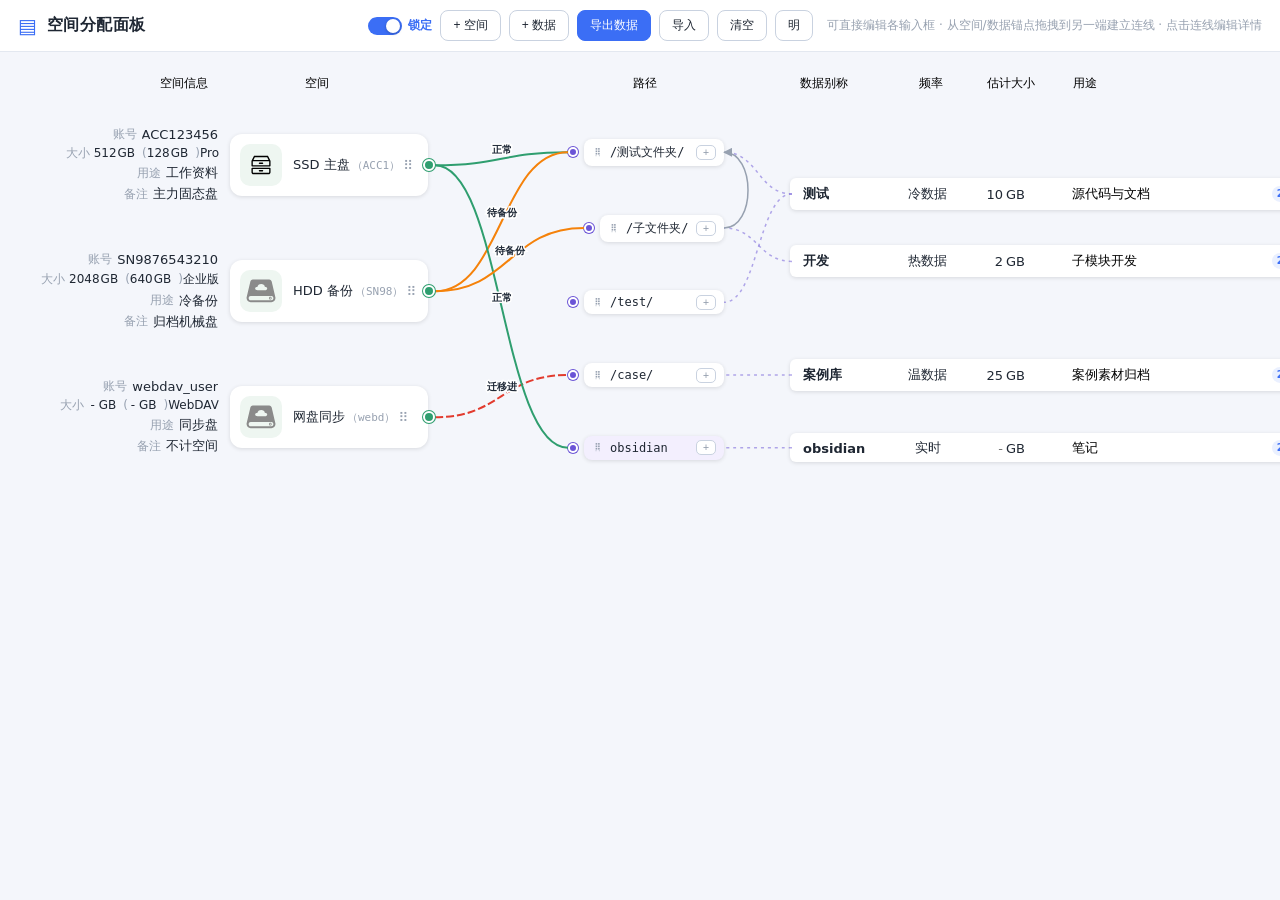
==== commit 5ca762e4: "style: 修正空间名称排布样式;" ====
--- a/index.html
+++ b/index.html
@@ -49,7 +49,7 @@
   </div>
   </main>
 
-  <script src="js/state.js?v=120"></script>
+  <script src="js/state.js?v=121"></script>
   <script src="js/utils.js?v=125"></script>
   <script src="js/render.js?v=147"></script>
   <script src="js/connections.js?v=123"></script>
--- a/css/space.css
+++ b/css/space.css
@@ -29,7 +29,6 @@
   width: 100%;
   display: flex;
   align-items: center;
-  gap: 10px;
   padding: 10px;
   border-radius: 12px;
   background: #fff;
@@ -51,9 +50,9 @@
 }
 .space-icon svg { width: 30px; height: 30px; }
 .space-icon img { width: 100%; height: 100%; object-fit: cover; }
-.space-meta { display: flex; flex-direction: column; gap: 2px; min-width: 0; }
-.space-name { font-weight: 600; }
-.space-id { font-size: 11px; padding: 0 1px; color: var(--ink-faint); font-family: ui-monospace, monospace; }
+.space-meta { display: flex; flex-direction: row; align-items: center; gap: 0; min-width: 0; }
+.space-name { font-weight: 600; flex: 0 1 auto; min-width: 0; margin-left: 10px;}
+.space-id { flex: 0 0 auto; font-size: 11px; padding: 0 1px; color: var(--ink-faint); font-family: ui-monospace, monospace; }
 .space-anchor {
   position: absolute;
   right: -7px; top: 50%;
--- a/css/data.css
+++ b/css/data.css
@@ -238,7 +238,6 @@
   cursor: default;
   -webkit-appearance: none;
   appearance: none;
-  padding-right: 2px;
 }
 .inline-edit[readonly]:focus, .inline-edit:disabled:focus { outline: none; box-shadow: none; }
 .inline-edit:disabled { color: var(--ink); opacity: 1; }
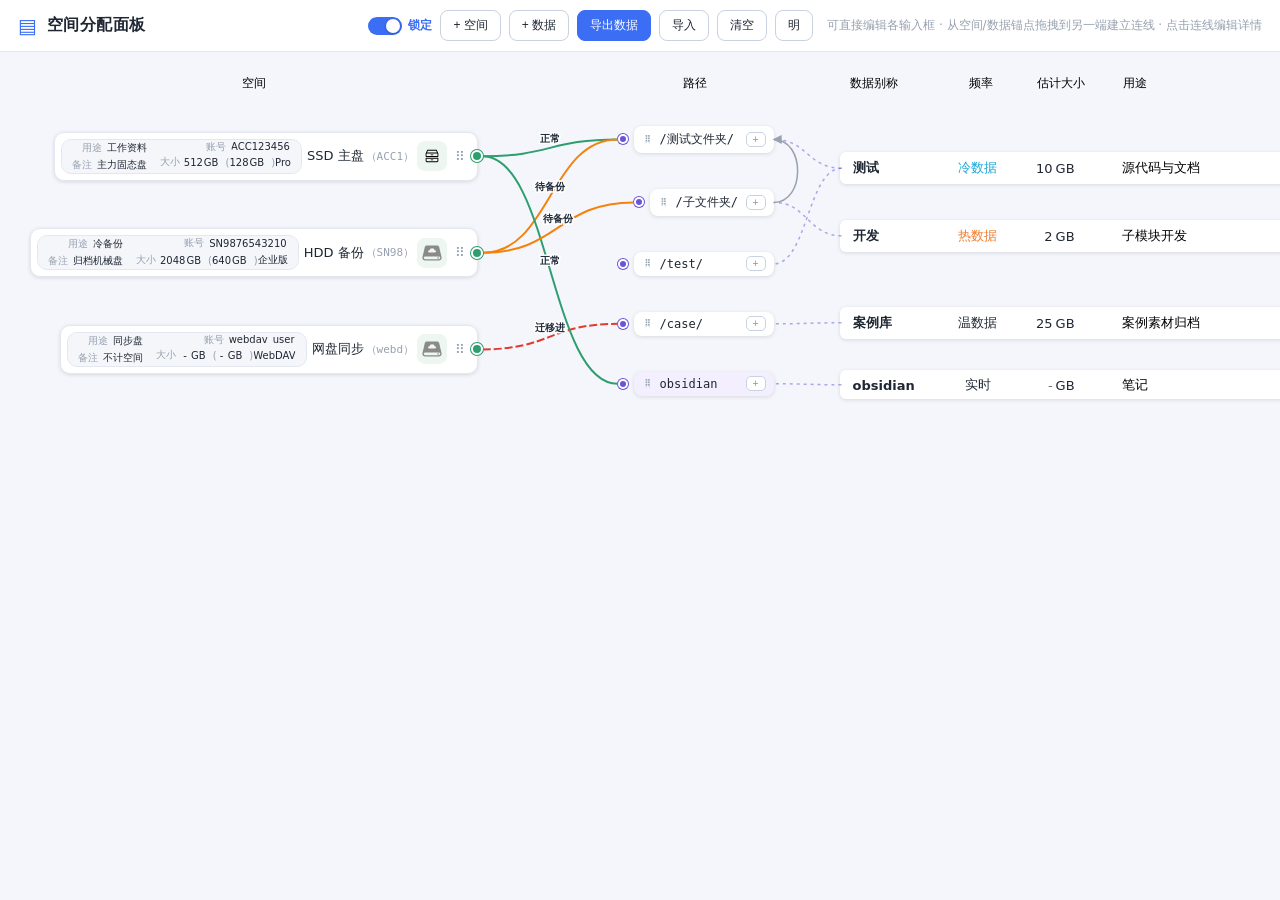
==== commit 43534acf: "feat: 在连线上右击可快速设置状态;" ====
--- a/index.html
+++ b/index.html
@@ -54,7 +54,7 @@
   <script src="js/render.js?v=147"></script>
   <script src="js/connections.js?v=123"></script>
   <script src="js/data-ops.js?v=127"></script>
-  <script src="js/events.js?v=144"></script>
+  <script src="js/events.js?v=145"></script>
   <script src="js/main.js?v=120"></script>
 </body>
 </html>
--- a/css/base.css
+++ b/css/base.css
@@ -103,8 +103,8 @@
 html.dark .path-node .path-input:focus,
 html.dark .path-node.is-leaf .path-input:focus { background: #2a2f3a; border-color: var(--brand); }
 html.dark .alias-node .inline-edit:focus { background: #2a2f3a; }
-html.dark .space-node { background: #20242d; }
-html.dark .space-node:hover { background: #20242d; }
+html.dark .row[data-space-row] { background: #20242d; border-color: var(--line-strong); }
+html.dark .space-info { background: #232833; border-color: var(--line-strong); }
 html.dark .space-icon { background: #2a2f3a; }
 
 /* 数据单元格 / 增删小按钮 */
--- a/css/layout.css
+++ b/css/layout.css
@@ -34,6 +34,7 @@
   /* color: var(--ink-faint); */
   color: black;
   white-space: nowrap;
+  width: 100%;
 }
 /* 列头/泳道头对齐方式 */
 .align-right  { text-align: right;  justify-content: flex-end; }
@@ -45,14 +46,11 @@
   display: flex;
   flex-direction: column;
   justify-content: space-around;
-  gap: 14px;
+  gap: 4px;   /* 相邻「空间信息-空间」条目之间的最小间距 */
   padding: 14px 12px;
 }
 
-.subcol-info { display: flex; justify-content: flex-end; align-items: center; }
-.subcol-space { flex: 0 0 auto; width: max-content; }
-/* 空间节点在等高的行内垂直居中，使其与“空间信息”块居中对齐 */
-.cell.subcol-space { display: flex; align-items: center; }
+/* 合并后的“空间”列：行即单列；内部“空间信息 + 空间节点”保持并排布局，右对齐、宽度自适应（不设固定宽度） */
 .subcol-path { flex: 0 0 auto; width: max-content; }
 .subcol-alias { flex: 0 0 auto; width: max-content; }
 .subcol-freq { flex: 0 0 auto; width: max-content; }
@@ -64,4 +62,19 @@
 .row > .cell { flex: 0 0 auto; }
 .row > .cell:last-child { border-right: none; }
 .cell.subcol-structure { flex: 0 0 auto; }
+/* 空间行作为卡片：背景 / 阴影 / 边框移到 row，而非 space-node；
+   行即单列，内部“空间信息 + 空间节点”并排、右对齐、宽度自适应（不设固定宽度） */
+.row[data-space-row] {
+  background: var(--panel-bg);
+  border: 1px solid var(--line);
+  border-radius: 10px;
+  box-shadow: 0 1px 4px rgba(0, 0, 0, 0.12);
+  padding: 6px;
+  display: flex;
+  align-items: center;
+  justify-content: flex-end;
+  gap: 0;
+  width: max-content;
+  align-self: flex-end;
+}
 
--- a/css/space.css
+++ b/css/space.css
@@ -1,61 +1,66 @@
 /* ---------- 空间信息 ---------- */
+/* 停用：空间节点与空间信息一起置灰 */
+.row[data-space-row].is-disabled .space-node,
+.row[data-space-row].is-disabled .space-info { opacity: .45; filter: grayscale(1); }
 .space-info {
   text-align: right;
-  align-items: flex-end;
   display: flex;
-  flex-direction: column;
-  gap: 1px;
-  padding: 8px 10px;
-  border: 1px solid transparent;
+  flex-direction: row;
+  justify-content: flex-end;
+  align-items: flex-start;
+  gap: 12px;
+  padding: 0 10px;
+  font-size: 10px;   /* 整体字号减小 2 号（原约 12px） */
+  border: 1px solid var(--line);
+  background: #f4f6fa;
   border-radius: 10px;
   transition: .15s;
 }
-.space-info:hover { background: transparent; border-color: transparent; }
+.si-col { display: flex; flex-direction: column; gap: 1px; align-items: flex-end; }   /* 空间信息两列布局 */
+.space-info:hover { background: #eef1f6; }
 .si-account { font-weight: 600; color: var(--ink); }
 .si-field { display: flex; align-items: center; gap: 4px; }
 .si-field .inline-edit { flex: 0 1 auto; min-width: 10px; max-width: 200px; width: auto; field-sizing: content; padding: 0; }
-.si-label { flex: 0 0 auto; color: var(--ink-faint); font-size: 12px; }
-.si-combo { display: inline-flex; align-items: center; gap: 0; font-size: 12px; color: var(--ink-soft); }
+.si-label { flex: 0 0 auto; color: var(--ink-faint); font-size: 10px; }
+.si-combo { display: inline-flex; align-items: center; gap: 0; font-size: 10px; color: var(--ink-soft); }
 .si-combo .brk { color: var(--ink-faint); }
 .si-combo input.si-pill { width: auto; min-width: 10px; field-sizing: content; text-align: center; padding: 1px 0; border-left: none; border-right: none; }
 .si-combo input.si-unit { width: auto; min-width: 10px; field-sizing: content; text-align: center; padding: 1px 0; border-left: none; border-right: none; }
 .si-combo .dd-unit { padding: 1px 0; }   /* 单位下拉与相邻 pill 垂直对齐 */
 .si-purpose { color: var(--ink-soft); }
-.si-remark { color: var(--ink-faint); font-size: 12px; font-style: italic; }
-.si-exclude { display: flex; align-items: center; gap: 4px; font-size: 12px; color: var(--ink-soft); cursor: pointer; }
+.si-remark { color: var(--ink-faint); font-size: 10px; font-style: italic; }
+.si-exclude { display: flex; align-items: center; gap: 4px; font-size: 10px; color: var(--ink-soft); cursor: pointer; }
 .si-exclude input { width: 14px; height: 14px; }
 /* ---------- 空间节点 ---------- */
+/* 背景 / 阴影 / 边框已移至 .row[data-space-row]（整行卡片）；此处仅保留布局与交互 */
 .space-node {
-  width: 100%;
   display: flex;
   align-items: center;
-  padding: 10px;
-  border-radius: 12px;
-  background: #fff;
-  box-shadow: 0 1px 4px rgba(0, 0, 0, 0.12);
+  padding: 2px 4px;
   position: relative;
   transition: .15s;
   cursor: pointer;
 }
-.space-node:hover { background: #fff; }
 .space-icon {
-  width: 42px; height: 42px;
-  flex: 0 0 42px;
-  border-radius: 10px;
+  width: 30px; height: 30px;
+  flex: 0 0 30px;
+  margin-left: 2px;
+  margin-right: 6px;
+  border-radius: 8px;
   background: #eef6f1;
   display: flex; align-items: center; justify-content: center;
   overflow: hidden;
   cursor: pointer;
   position: relative;
 }
-.space-icon svg { width: 30px; height: 30px; }
+.space-icon svg { width: 20px; height: 20px; }
 .space-icon img { width: 100%; height: 100%; object-fit: cover; }
 .space-meta { display: flex; flex-direction: row; align-items: center; gap: 0; min-width: 0; }
-.space-name { font-weight: 600; flex: 0 1 auto; min-width: 0; margin-left: 10px;}
+.space-name { font-weight: 600; flex: 0 1 auto; min-width: 0; }
 .space-id { flex: 0 0 auto; font-size: 11px; padding: 0 1px; color: var(--ink-faint); font-family: ui-monospace, monospace; }
 .space-anchor {
   position: absolute;
-  right: -7px; top: 50%;
+  right: -12px; top: 50%;
   transform: translateY(-50%);
   width: 12px; height: 12px;
   border-radius: 50%;
--- a/css/lanes.css
+++ b/css/lanes.css
@@ -14,8 +14,6 @@
 .lane-purpose { flex: 0 0 auto; width: max-content; }   /* 列宽贴合内容：textarea(200) + 两个徽标 + gap + 列内 padding，不写死 200 以免裁掉徽标 */
 .lane-structure { flex: 0 0 auto; width: max-content; }
 /* 各列水平对齐（仅水平方向，不改动垂直布局） */
-.subcol-info { justify-content: flex-end; }                  /* 空间信息：右对齐 */
-.space-node { width: 100%; }                                 /* 空间：铺满列 */
 .lane-path .path-node { width: 100%; }                       /* 路径：铺满列（含 hover 后宽度） */
 .lane-alias .attr-node { text-align: left; }                 /* 数据别称：左对齐 */
 /* 每条记录“数据别称/频率/估计大小/用途”四个单元格的整体外框（由 JS 在定位后绘制）：白底 + 阴影，无边框 */
@@ -31,6 +29,9 @@
 .rec-frame.faded { background: transparent; box-shadow: none; }
 .lane-freq .dd { justify-content: center; }                  /* 频率：水平居中 */
 .lane-freq .dd .dd-val { text-align: center; }
+/* 频率按值着色：冷数据=冰蓝，热数据=暖橙 */
+.lane-freq .dd[data-freq="冷数据"] .dd-val { color: #1ba6d4; }
+.lane-freq .dd[data-freq="热数据"] .dd-val { color: #ef7d2e; }
 .lane-purpose textarea.inline-edit { text-align: left; }    /* 用途：左对齐 */
 .lane-size .attr-node { text-align: right; }                  /* 估计大小：右对齐 */
 .lane-size .size-row { justify-content: flex-end; }           /* 数值+单位整体靠右（列被拉宽时仍右对齐） */
@@ -72,6 +73,7 @@
 
 /* 长按拖动排序手柄与预览 */
 .grip { cursor: grab; color: var(--ink-faint); user-select: none; font-size: 13px; line-height: 1; padding: 0 2px; align-self: center; touch-action: none; }
+.space-node .grip { margin-left: auto; }   /* 在节点内右对齐 */
 .grip:hover { color: var(--brand); }
 .grip:active { cursor: grabbing; }
 .reorder-ghost { opacity: .9; background: #fff; border: 1px solid var(--brand); border-radius: 8px; box-shadow: var(--shadow-lg); }
--- a/css/overlays.css
+++ b/css/overlays.css
@@ -1,7 +1,6 @@
 /* ---------- 强调 / 弱化 ---------- */
 .row.faded { opacity: .25; filter: saturate(.4); }
 .row.active { outline: 2px solid var(--brand); outline-offset: 2px; border-radius: 10px; }
-.space-node.active { border-color: var(--brand); }
 .data-cell.active { border-color: var(--brand); }
 
 /* ---------- 图标选择浮层 ---------- */
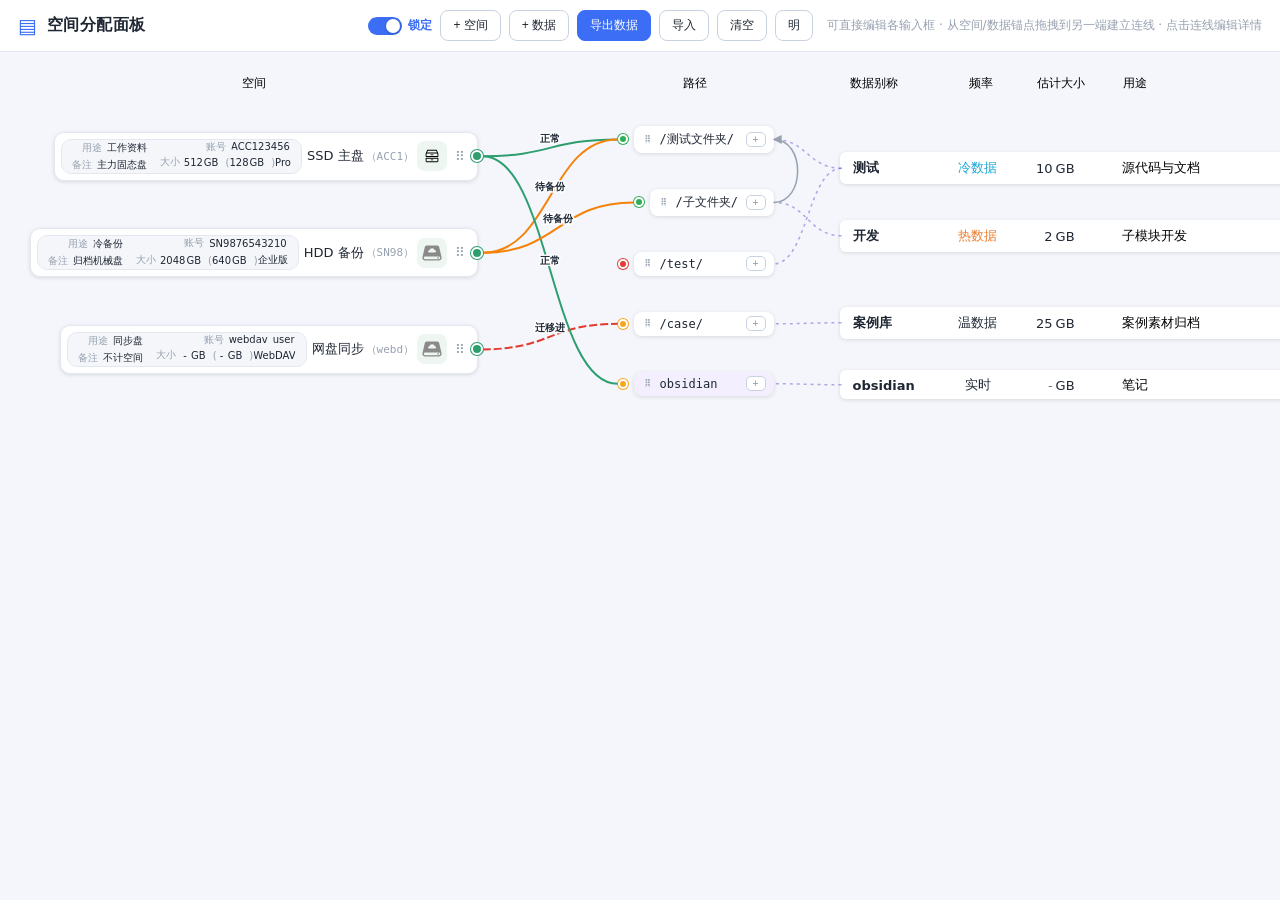
==== commit 0a3cda0b: "feat: 支持调整空间、路径的距离; feat: 路径增加颜色提示，无连接为红色表示缺少备份、一连接为橙色表示备份数量较少不安全;" ====
--- a/index.html
+++ b/index.html
@@ -50,11 +50,11 @@
   </main>
 
   <script src="js/state.js?v=121"></script>
-  <script src="js/utils.js?v=125"></script>
+  <script src="js/utils.js?v=126"></script>
   <script src="js/render.js?v=147"></script>
   <script src="js/connections.js?v=123"></script>
   <script src="js/data-ops.js?v=127"></script>
-  <script src="js/events.js?v=145"></script>
+  <script src="js/events.js?v=146"></script>
   <script src="js/main.js?v=120"></script>
 </body>
 </html>
--- a/css/lanes.css
+++ b/css/lanes.css
@@ -52,6 +52,15 @@
 .lane-head.align-right  { justify-content: flex-end; }
 .lane-head.align-center { justify-content: center; }
 .lane-head.align-left   { justify-content: flex-start; }
+/* 路径泳道头左缘的“左右分组间距”拖拽手柄：默认隐藏，鼠标靠近（lane-head hover）显示 */
+.lane-move {
+  position: absolute; left: 2px; top: 50%; transform: translateY(-50%);
+  cursor: ew-resize; color: var(--ink-faint);
+  opacity: 0; font-size: 13px; line-height: 1; user-select: none; touch-action: none;
+}
+.lane-head:hover .lane-move { opacity: 1; }
+.lane-move:active,
+.lane-move.dragging { opacity: 1; color: var(--brand); }
 .path-stack { display: flex; flex-direction: column; gap: 14px; position: relative; padding-left: 18px; }
 .attr-stack { position: relative; }
 /* 数据排序手柄：位于路径列左侧留白处、与路径节点同高（top 由 JS 设置） */
--- a/css/data.css
+++ b/css/data.css
@@ -93,6 +93,10 @@
   cursor: crosshair; flex: 0 0 auto;
 }
 .path-anchor:hover { transform: translateY(-50%) scale(1.3); }
+/* 路径锚点状态色：0 条=红，1 条=橙，2 条及以上=绿（基于路径及其全部上级与空间的累计连线数） */
+.path-anchor.anchor-red { background: #e23b3b; box-shadow: 0 0 0 1px #e23b3b; }
+.path-anchor.anchor-orange { background: #f5a623; box-shadow: 0 0 0 1px #f5a623; }
+.path-anchor.anchor-green { background: #2fae57; box-shadow: 0 0 0 1px #2fae57; }
 .path-add-sib {
   margin-left: auto;
   font-size: 10px; padding: 1px 6px; border-radius: 5px;
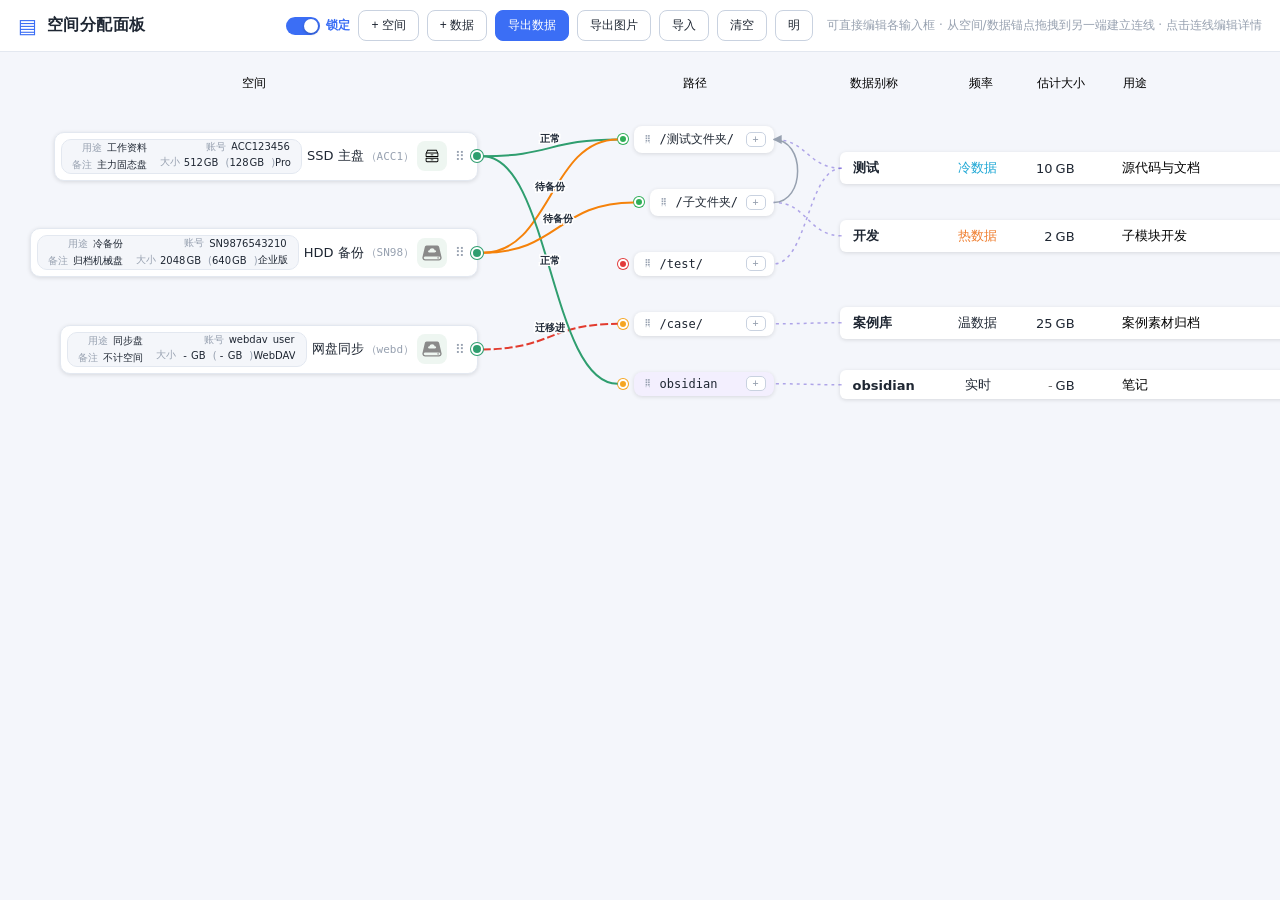
==== commit c12f4130: "feat: 支持导出png;" ====
--- a/index.html
+++ b/index.html
@@ -27,6 +27,7 @@
       <button id="btn-add-space" class="btn">+ 空间</button>
       <button id="btn-add-data" class="btn">+ 数据</button>
       <button id="btn-export" class="btn btn-primary">导出数据</button>
+      <button id="btn-export-img" class="btn">导出图片</button>
       <button id="btn-import" class="btn">导入</button>
       <button id="btn-clear" class="btn">清空</button>
       <input type="file" id="file-import" accept="application/json" hidden />
@@ -49,12 +50,13 @@
   </div>
   </main>
 
+  <script src="js/snapdom.js?v=1"></script>
   <script src="js/state.js?v=121"></script>
   <script src="js/utils.js?v=126"></script>
   <script src="js/render.js?v=147"></script>
   <script src="js/connections.js?v=123"></script>
-  <script src="js/data-ops.js?v=127"></script>
-  <script src="js/events.js?v=146"></script>
+  <script src="js/data-ops.js?v=137"></script>
+  <script src="js/events.js?v=159"></script>
   <script src="js/main.js?v=120"></script>
 </body>
 </html>
